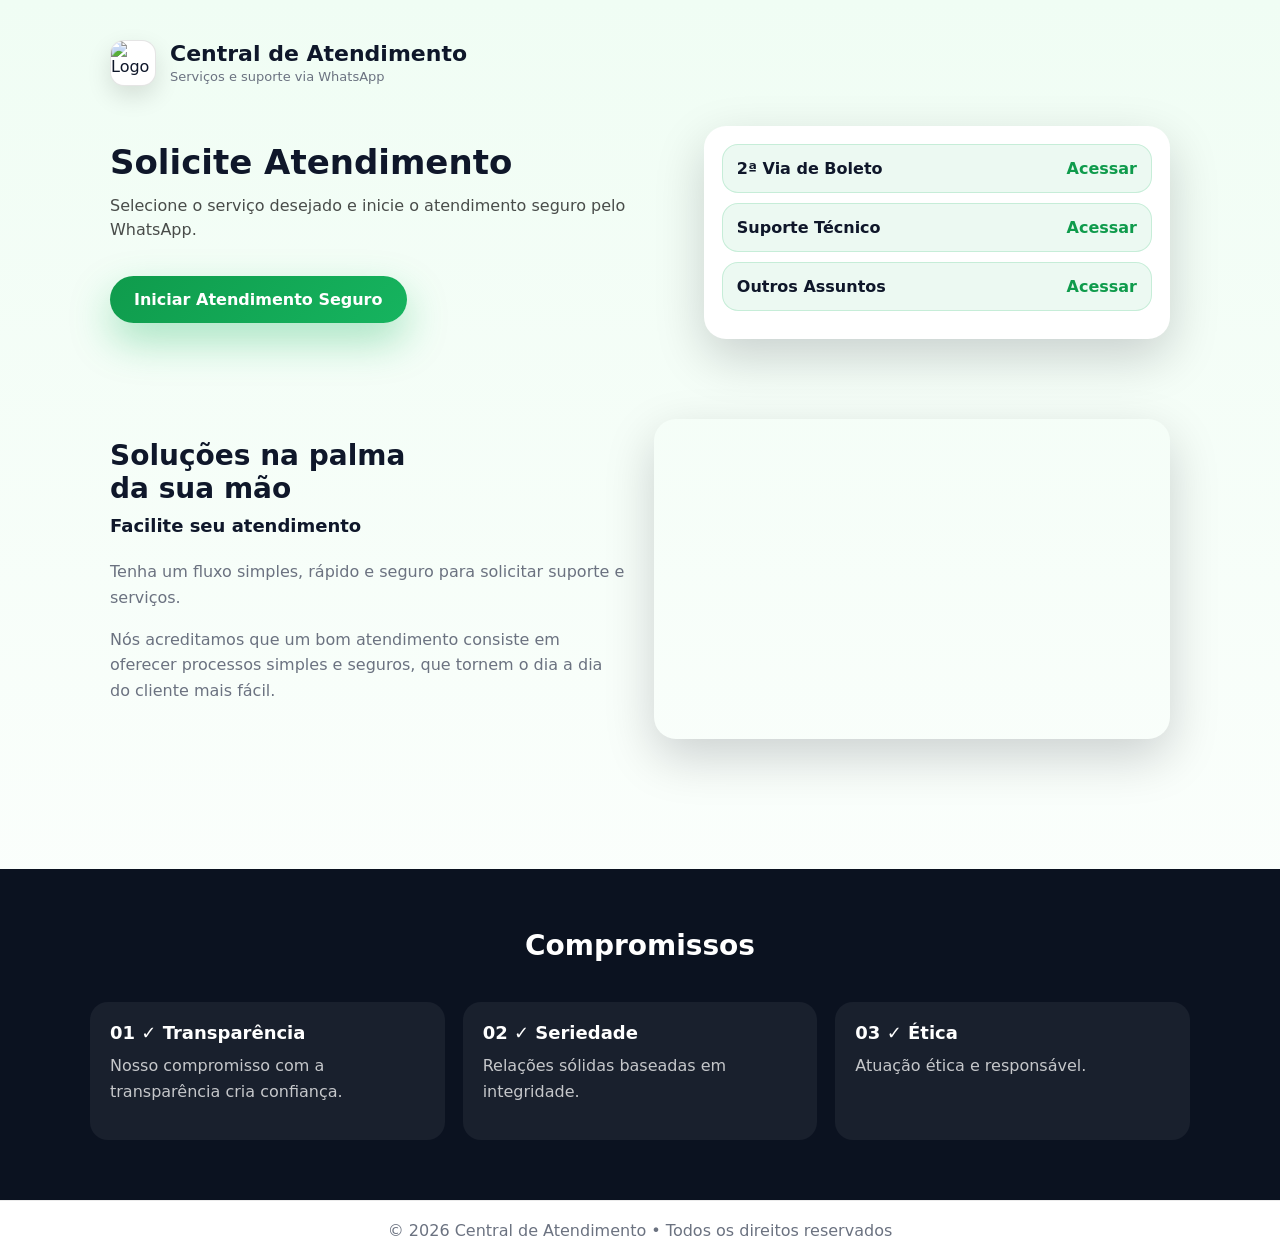
==== index.html @ babc6ab9 "Add files via upload" ====
<!doctype html>
<html lang="pt-BR">
<head>
<meta charset="utf-8"/>
<meta name="viewport" content="width=device-width, initial-scale=1"/>
<title>Central de Atendimento</title>

<style>
:root{
  --primary:#16b45f;
  --primary2:#0f9b4c;
  --text:#0f172a;
  --muted:#6b7280;
  --shadow:0 18px 50px rgba(2,6,23,.18);
}

*{box-sizing:border-box;font-family:system-ui,-apple-system,Segoe UI,Roboto,Arial}

body{
  margin:0;
  background:linear-gradient(180deg,#f0fdf4,#ffffff);
  color:var(--text);
}

.container{max-width:1100px;margin:auto;padding:40px 20px}

.header{display:flex;align-items:center;gap:14px;margin-bottom:40px}

.logo{
  width:46px;height:46px;border-radius:14px;
  background:#fff;border:1px solid rgba(0,0,0,.1);
  box-shadow:0 10px 25px rgba(0,0,0,.12);
  object-fit:contain;
}

.header h1{margin:0;font-size:22px}
.header span{font-size:13px;color:var(--muted)}

.hero{display:grid;grid-template-columns:1.1fr .9fr;gap:24px;align-items:center}

.hero h2{font-size:34px;margin:0}
.hero p{margin-top:12px;line-height:1.5;color:rgba(0,0,0,.7)}

.btn{
  display:inline-block;
  margin-top:18px;
  padding:14px 24px;
  border-radius:999px;
  background:linear-gradient(135deg,var(--primary2),var(--primary));
  color:#fff;
  font-weight:800;
  text-decoration:none;
  box-shadow:0 18px 40px rgba(22,180,95,.35);
}

.card{
  background:#fff;
  padding:18px;
  border-radius:22px;
  box-shadow:var(--shadow);
}

.service{
  display:block;
  padding:14px;
  margin-bottom:10px;
  border-radius:16px;
  background:rgba(22,180,95,.08);
  border:1px solid rgba(22,180,95,.18);
  font-weight:800;
  text-decoration:none;
  color:var(--text);
}

.service:hover{
  background:rgba(22,180,95,.12);
}

.service span{
  float:right;
  color:var(--primary2);
}

.split{
  margin-top:80px;
  display:grid;
  grid-template-columns:1fr 1fr;
  gap:28px;
  align-items:center;
}

.split h3{font-size:28px;margin:0}
.split h4{margin-top:10px;font-size:18px}
.split p{margin-top:10px;line-height:1.6;color:var(--muted)}

.image{
  height:320px;
  border-radius:22px;
  background:url("https://i.imgur.com/Prh9fyG.png") center/cover no-repeat;
  box-shadow:var(--shadow);
}

.values{
  margin-top:90px;
  background:#0b1220;
  color:#fff;
  padding:60px 20px;
}

.values h3{text-align:center;font-size:28px;margin:0}

.grid{
  max-width:1100px;
  margin:40px auto 0;
  display:grid;
  grid-template-columns:repeat(3,1fr);
  gap:18px;
}

.box{
  background:rgba(255,255,255,.06);
  border-radius:18px;
  padding:20px;
}

.box strong{font-size:18px}
.box p{margin-top:10px;color:rgba(255,255,255,.75);line-height:1.6}

footer{
  background:#fff;
  border-top:1px solid rgba(0,0,0,.08);
  padding:20px 0;
  text-align:center;
  color:#6b7280;
}

@media(max-width:900px){
  .hero,.split,.grid{grid-template-columns:1fr}
  .hero h2{font-size:28px}
}
</style>
</head>

<body>

<script>
  const WHATSAPP_ATENDIMENTO = "5521980595852";
  const WHATSAPP_2VIA       = "5521980595852";
  const WHATSAPP_SUPORTE    = "5521980595852";
  const WHATSAPP_OUTROS     = "5521980595852";
</script>

<div class="container">
  <div class="header">
    <img src="https://i.imgur.com/uis75U0.jpeg" class="logo" alt="Logo">
    <div>
      <h1>Central de Atendimento</h1>
      <span>Serviços e suporte via WhatsApp</span>
    </div>
  </div>

  <div class="hero">
    <div>
      <h2>Solicite Atendimento</h2>
      <p>Selecione o serviço desejado e inicie o atendimento seguro pelo WhatsApp.</p>

      <a class="btn" id="btnAtendimento" href="#">
        Iniciar Atendimento Seguro
      </a>
    </div>

    <div class="card">
      <a class="service" id="svc2Via" href="#">
        2ª Via de Boleto <span>Acessar</span>
      </a>

      <a class="service" id="svcSuporte" href="#">
        Suporte Técnico <span>Acessar</span>
      </a>

      <a class="service" id="svcOutros" href="#">
        Outros Assuntos <span>Acessar</span>
      </a>
    </div>
  </div>

  <div class="split">
    <div>
      <h3>Soluções na palma<br>da sua mão</h3>
      <h4>Facilite seu atendimento</h4>

      <p>Tenha um fluxo simples, rápido e seguro para solicitar suporte e serviços.</p>

      <p>
        Nós acreditamos que um bom atendimento consiste em oferecer processos simples e seguros,
        que tornem o dia a dia do cliente mais fácil.
      </p>
    </div>

    <div class="image"></div>
  </div>
</div>

<div class="values">
  <h3>Compromissos</h3>
  <div class="grid">
    <div class="box"><strong>01 ✓ Transparência</strong><p>Nosso compromisso com a transparência cria confiança.</p></div>
    <div class="box"><strong>02 ✓ Seriedade</strong><p>Relações sólidas baseadas em integridade.</p></div>
    <div class="box"><strong>03 ✓ Ética</strong><p>Atuação ética e responsável.</p></div>
  </div>
</div>

<footer>
© <span id="y"></span> Central de Atendimento • Todos os direitos reservados
</footer>

<script>
  function waLink(numero, servico){
    const msg = "Olá! Preciso de atendimento sobre: " + servico;
    return "https://wa.me/" + numero + "?text=" + encodeURIComponent(msg);
  }

  document.getElementById("btnAtendimento").href = "https://wa.me/" + WHATSAPP_ATENDIMENTO;

  document.getElementById("svc2Via").href    = waLink(WHATSAPP_2VIA, "2ª Via");
  document.getElementById("svcSuporte").href = waLink(WHATSAPP_SUPORTE, "Suporte Técnico");
  document.getElementById("svcOutros").href  = waLink(WHATSAPP_OUTROS, "Outros Assuntos");

  document.getElementById("y").textContent = new Date().getFullYear();
</script>

</body>
</html>
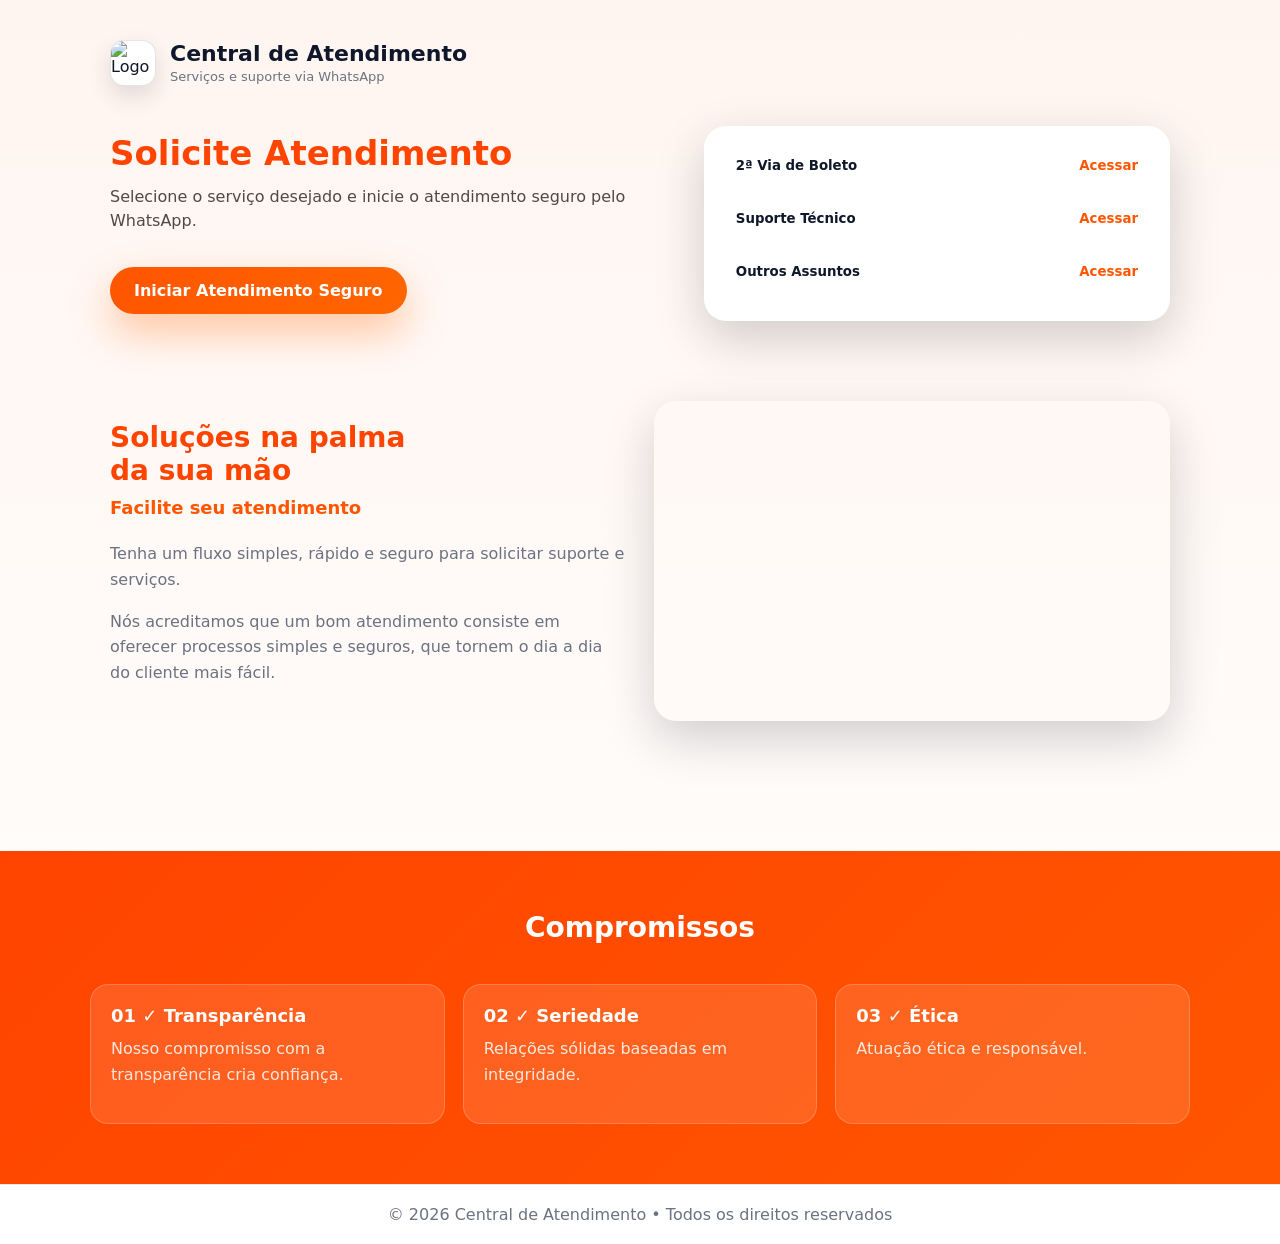
==== commit 659f6045: "Add files via upload" ====
--- a/index.html
+++ b/index.html
@@ -1,233 +1,249 @@
-<!doctype html>
-<html lang="pt-BR">
-<head>
-<meta charset="utf-8"/>
-<meta name="viewport" content="width=device-width, initial-scale=1"/>
-<title>Central de Atendimento</title>
-
-<style>
-:root{
-  --primary:#16b45f;
-  --primary2:#0f9b4c;
-  --text:#0f172a;
-  --muted:#6b7280;
-  --shadow:0 18px 50px rgba(2,6,23,.18);
-}
-
-*{box-sizing:border-box;font-family:system-ui,-apple-system,Segoe UI,Roboto,Arial}
-
-body{
-  margin:0;
-  background:linear-gradient(180deg,#f0fdf4,#ffffff);
-  color:var(--text);
-}
-
-.container{max-width:1100px;margin:auto;padding:40px 20px}
-
-.header{display:flex;align-items:center;gap:14px;margin-bottom:40px}
-
-.logo{
-  width:46px;height:46px;border-radius:14px;
-  background:#fff;border:1px solid rgba(0,0,0,.1);
-  box-shadow:0 10px 25px rgba(0,0,0,.12);
-  object-fit:contain;
-}
-
-.header h1{margin:0;font-size:22px}
-.header span{font-size:13px;color:var(--muted)}
-
-.hero{display:grid;grid-template-columns:1.1fr .9fr;gap:24px;align-items:center}
-
-.hero h2{font-size:34px;margin:0}
-.hero p{margin-top:12px;line-height:1.5;color:rgba(0,0,0,.7)}
-
-.btn{
-  display:inline-block;
-  margin-top:18px;
-  padding:14px 24px;
-  border-radius:999px;
-  background:linear-gradient(135deg,var(--primary2),var(--primary));
-  color:#fff;
-  font-weight:800;
-  text-decoration:none;
-  box-shadow:0 18px 40px rgba(22,180,95,.35);
-}
-
-.card{
-  background:#fff;
-  padding:18px;
-  border-radius:22px;
-  box-shadow:var(--shadow);
-}
-
-.service{
-  display:block;
-  padding:14px;
-  margin-bottom:10px;
-  border-radius:16px;
-  background:rgba(22,180,95,.08);
-  border:1px solid rgba(22,180,95,.18);
-  font-weight:800;
-  text-decoration:none;
-  color:var(--text);
-}
-
-.service:hover{
-  background:rgba(22,180,95,.12);
-}
-
-.service span{
-  float:right;
-  color:var(--primary2);
-}
-
-.split{
-  margin-top:80px;
-  display:grid;
-  grid-template-columns:1fr 1fr;
-  gap:28px;
-  align-items:center;
-}
-
-.split h3{font-size:28px;margin:0}
-.split h4{margin-top:10px;font-size:18px}
-.split p{margin-top:10px;line-height:1.6;color:var(--muted)}
-
-.image{
-  height:320px;
-  border-radius:22px;
-  background:url("https://i.imgur.com/Prh9fyG.png") center/cover no-repeat;
-  box-shadow:var(--shadow);
-}
-
-.values{
-  margin-top:90px;
-  background:#0b1220;
-  color:#fff;
-  padding:60px 20px;
-}
-
-.values h3{text-align:center;font-size:28px;margin:0}
-
-.grid{
-  max-width:1100px;
-  margin:40px auto 0;
-  display:grid;
-  grid-template-columns:repeat(3,1fr);
-  gap:18px;
-}
-
-.box{
-  background:rgba(255,255,255,.06);
-  border-radius:18px;
-  padding:20px;
-}
-
-.box strong{font-size:18px}
-.box p{margin-top:10px;color:rgba(255,255,255,.75);line-height:1.6}
-
-footer{
-  background:#fff;
-  border-top:1px solid rgba(0,0,0,.08);
-  padding:20px 0;
-  text-align:center;
-  color:#6b7280;
-}
-
-@media(max-width:900px){
-  .hero,.split,.grid{grid-template-columns:1fr}
-  .hero h2{font-size:28px}
-}
-</style>
-</head>
-
-<body>
-
-<script>
-  const WHATSAPP_ATENDIMENTO = "5521980595852";
-  const WHATSAPP_2VIA       = "5521980595852";
-  const WHATSAPP_SUPORTE    = "5521980595852";
-  const WHATSAPP_OUTROS     = "5521980595852";
-</script>
-
-<div class="container">
-  <div class="header">
-    <img src="https://i.imgur.com/uis75U0.jpeg" class="logo" alt="Logo">
-    <div>
-      <h1>Central de Atendimento</h1>
-      <span>Serviços e suporte via WhatsApp</span>
-    </div>
-  </div>
-
-  <div class="hero">
-    <div>
-      <h2>Solicite Atendimento</h2>
-      <p>Selecione o serviço desejado e inicie o atendimento seguro pelo WhatsApp.</p>
-
-      <a class="btn" id="btnAtendimento" href="#">
-        Iniciar Atendimento Seguro
-      </a>
-    </div>
-
-    <div class="card">
-      <a class="service" id="svc2Via" href="#">
-        2ª Via de Boleto <span>Acessar</span>
-      </a>
-
-      <a class="service" id="svcSuporte" href="#">
-        Suporte Técnico <span>Acessar</span>
-      </a>
-
-      <a class="service" id="svcOutros" href="#">
-        Outros Assuntos <span>Acessar</span>
-      </a>
-    </div>
-  </div>
-
-  <div class="split">
-    <div>
-      <h3>Soluções na palma<br>da sua mão</h3>
-      <h4>Facilite seu atendimento</h4>
-
-      <p>Tenha um fluxo simples, rápido e seguro para solicitar suporte e serviços.</p>
-
-      <p>
-        Nós acreditamos que um bom atendimento consiste em oferecer processos simples e seguros,
-        que tornem o dia a dia do cliente mais fácil.
-      </p>
-    </div>
-
-    <div class="image"></div>
-  </div>
-</div>
-
-<div class="values">
-  <h3>Compromissos</h3>
-  <div class="grid">
-    <div class="box"><strong>01 ✓ Transparência</strong><p>Nosso compromisso com a transparência cria confiança.</p></div>
-    <div class="box"><strong>02 ✓ Seriedade</strong><p>Relações sólidas baseadas em integridade.</p></div>
-    <div class="box"><strong>03 ✓ Ética</strong><p>Atuação ética e responsável.</p></div>
-  </div>
-</div>
-
-<footer>
-© <span id="y"></span> Central de Atendimento • Todos os direitos reservados
-</footer>
-
-<script>
-  function waLink(numero, servico){
-    const msg = "Olá! Preciso de atendimento sobre: " + servico;
-    return "https://wa.me/" + numero + "?text=" + encodeURIComponent(msg);
-  }
-
-  document.getElementById("btnAtendimento").href = "https://wa.me/" + WHATSAPP_ATENDIMENTO;
-
-  document.getElementById("svc2Via").href    = waLink(WHATSAPP_2VIA, "2ª Via");
-  document.getElementById("svcSuporte").href = waLink(WHATSAPP_SUPORTE, "Suporte Técnico");
-  document.getElementById("svcOutros").href  = waLink(WHATSAPP_OUTROS, "Outros Assuntos");
-
-  document.getElementById("y").textContent = new Date().getFullYear();
-</script>
-
-</body>
+<!doctype html>
+<html lang="pt-BR">
+<head>
+<meta charset="utf-8"/>
+<meta name="viewport" content="width=device-width, initial-scale=1"/>
+<title>Central de Atendimento</title>
+
+<style>
+:root{
+  --primary:#ff6600;
+  --primary2:#ff5500;
+  --primary3:#ff4400;
+  --text:#0f172a;
+  --muted:#6b7280;
+  --shadow:0 18px 50px rgba(2,6,23,.18);
+}
+
+*{box-sizing:border-box;font-family:system-ui,-apple-system,Segoe UI,Roboto,Arial}
+
+body{
+  margin:0;
+  background:linear-gradient(180deg,#fff5f0,#ffffff);
+  color:var(--text);
+}
+
+.container{max-width:1100px;margin:auto;padding:40px 20px}
+
+.header{display:flex;align-items:center;gap:14px;margin-bottom:40px}
+
+.logo{
+  width:46px;height:46px;border-radius:14px;
+  background:#fff;border:1px solid rgba(0,0,0,.1);
+  box-shadow:0 10px 25px rgba(0,0,0,.12);
+  object-fit:contain;
+}
+
+.header h1{margin:0;font-size:22px}
+.header span{font-size:13px;color:var(--muted)}
+
+.hero{display:grid;grid-template-columns:1.1fr .9fr;gap:24px;align-items:center}
+
+.hero h2{font-size:34px;margin:0;color:var(--primary3)}
+.hero p{margin-top:12px;line-height:1.5;color:rgba(0,0,0,.7)}
+
+.btn{
+  display:inline-block;
+  margin-top:18px;
+  padding:14px 24px;
+  border-radius:999px;
+  background:linear-gradient(135deg,var(--primary2),var(--primary));
+  color:#fff;
+  font-weight:800;
+  text-decoration:none;
+  box-shadow:0 18px 40px rgba(255,102,0,.35);
+  cursor:pointer;
+  border:none;
+  font-size:16px;
+  transition:all 0.3s ease;
+}
+
+.btn:hover{
+  transform:translateY(-2px);
+  box-shadow:0 20px 50px rgba(255,102,0,.45);
+}
+
+.card{
+  background:#fff;
+  padding:18px;
+  border-radius:22px;
+  box-shadow:var(--shadow);
+}
+
+.service{
+  display:block;
+  padding:14px;
+  margin-bottom:10px;
+  border-radius:16px;
+  background:rgba(255,102,0,.08);
+  border:1px solid rgba(255,102,0,.18);
+  font-weight:800;
+  text-decoration:none;
+  color:var(--text);
+  cursor:pointer;
+  transition:all 0.3s ease;
+}
+
+.service:hover{
+  background:rgba(255,102,0,.12);
+  border-color:rgba(255,102,0,.3);
+  transform:translateX(4px);
+}
+
+.service span{
+  float:right;
+  color:var(--primary2);
+}
+
+.split{
+  margin-top:80px;
+  display:grid;
+  grid-template-columns:1fr 1fr;
+  gap:28px;
+  align-items:center;
+}
+
+.split h3{font-size:28px;margin:0;color:var(--primary3)}
+.split h4{margin-top:10px;font-size:18px;color:var(--primary2)}
+.split p{margin-top:10px;line-height:1.6;color:var(--muted)}
+
+.image{
+  height:320px;
+  border-radius:22px;
+  background:url("https://i.imgur.com/Prh9fyG.png") center/cover no-repeat;
+  box-shadow:var(--shadow);
+}
+
+.values{
+  margin-top:90px;
+  background:linear-gradient(135deg,var(--primary3),var(--primary2));
+  color:#fff;
+  padding:60px 20px;
+}
+
+.values h3{text-align:center;font-size:28px;margin:0}
+
+.grid{
+  max-width:1100px;
+  margin:40px auto 0;
+  display:grid;
+  grid-template-columns:repeat(3,1fr);
+  gap:18px;
+}
+
+.box{
+  background:rgba(255,255,255,.12);
+  border-radius:18px;
+  padding:20px;
+  border:1px solid rgba(255,255,255,.2);
+}
+
+.box strong{font-size:18px;color:#fff}
+.box p{margin-top:10px;color:rgba(255,255,255,.85);line-height:1.6}
+
+footer{
+  background:#fff;
+  border-top:1px solid rgba(0,0,0,.08);
+  padding:20px 0;
+  text-align:center;
+  color:#6b7280;
+}
+
+@media(max-width:900px){
+  .hero,.split,.grid{grid-template-columns:1fr}
+  .hero h2{font-size:28px}
+}
+</style>
+</head>
+
+<body>
+
+<script>
+  const WHATSAPP_ATENDIMENTO = "5511953977321";
+  const WHATSAPP_2VIA       = "5511953977321";
+  const WHATSAPP_SUPORTE    = "5511953977321";
+  const WHATSAPP_OUTROS     = "5511953977321";
+</script>
+
+<div class="container">
+  <div class="header">
+    <img src="https://i.imgur.com/y7Xt8DX.png" class="logo" alt="Logo">
+    <div>
+      <h1>Central de Atendimento</h1>
+      <span>Serviços e suporte via WhatsApp</span>
+    </div>
+  </div>
+
+  <div class="hero">
+    <div>
+      <h2>Solicite Atendimento</h2>
+      <p>Selecione o serviço desejado e inicie o atendimento seguro pelo WhatsApp.</p>
+
+      <button class="btn" onclick="abrirWhatsApp(WHATSAPP_ATENDIMENTO, '')">
+        Iniciar Atendimento Seguro
+      </button>
+    </div>
+
+    <div class="card">
+      <button class="service" onclick="abrirWhatsApp(WHATSAPP_2VIA, '2ª Via de Boleto')" style="width:100%;text-align:left;background:none;border:none;padding:14px;">
+        2ª Via de Boleto <span>Acessar</span>
+      </button>
+
+      <button class="service" onclick="abrirWhatsApp(WHATSAPP_SUPORTE, 'Suporte Técnico')" style="width:100%;text-align:left;background:none;border:none;padding:14px;">
+        Suporte Técnico <span>Acessar</span>
+      </button>
+
+      <button class="service" onclick="abrirWhatsApp(WHATSAPP_OUTROS, 'Outros Assuntos')" style="width:100%;text-align:left;background:none;border:none;padding:14px;">
+        Outros Assuntos <span>Acessar</span>
+      </button>
+    </div>
+  </div>
+
+  <div class="split">
+    <div>
+      <h3>Soluções na palma<br>da sua mão</h3>
+      <h4>Facilite seu atendimento</h4>
+
+      <p>Tenha um fluxo simples, rápido e seguro para solicitar suporte e serviços.</p>
+
+      <p>
+        Nós acreditamos que um bom atendimento consiste em oferecer processos simples e seguros,
+        que tornem o dia a dia do cliente mais fácil.
+      </p>
+    </div>
+
+    <div class="image"></div>
+  </div>
+</div>
+
+<div class="values">
+  <h3>Compromissos</h3>
+  <div class="grid">
+    <div class="box"><strong>01 ✓ Transparência</strong><p>Nosso compromisso com a transparência cria confiança.</p></div>
+    <div class="box"><strong>02 ✓ Seriedade</strong><p>Relações sólidas baseadas em integridade.</p></div>
+    <div class="box"><strong>03 ✓ Ética</strong><p>Atuação ética e responsável.</p></div>
+  </div>
+</div>
+
+<footer>
+©️ <span id="y"></span> Central de Atendimento • Todos os direitos reservados
+</footer>
+
+<script>
+  // Função para abrir WhatsApp
+  function abrirWhatsApp(numero, servico) {
+    let msg = "Olá! Preciso de atendimento";
+    
+    if (servico && servico.trim() !== "") {
+      msg += " sobre: " + servico;
+    }
+    
+    const url = "https://wa.me/" + numero + "?text=" + encodeURIComponent(msg);
+    window.open(url, '_blank');
+  }
+
+  document.getElementById("y").textContent = new Date().getFullYear();
+</script>
+
+</body>
 </html>
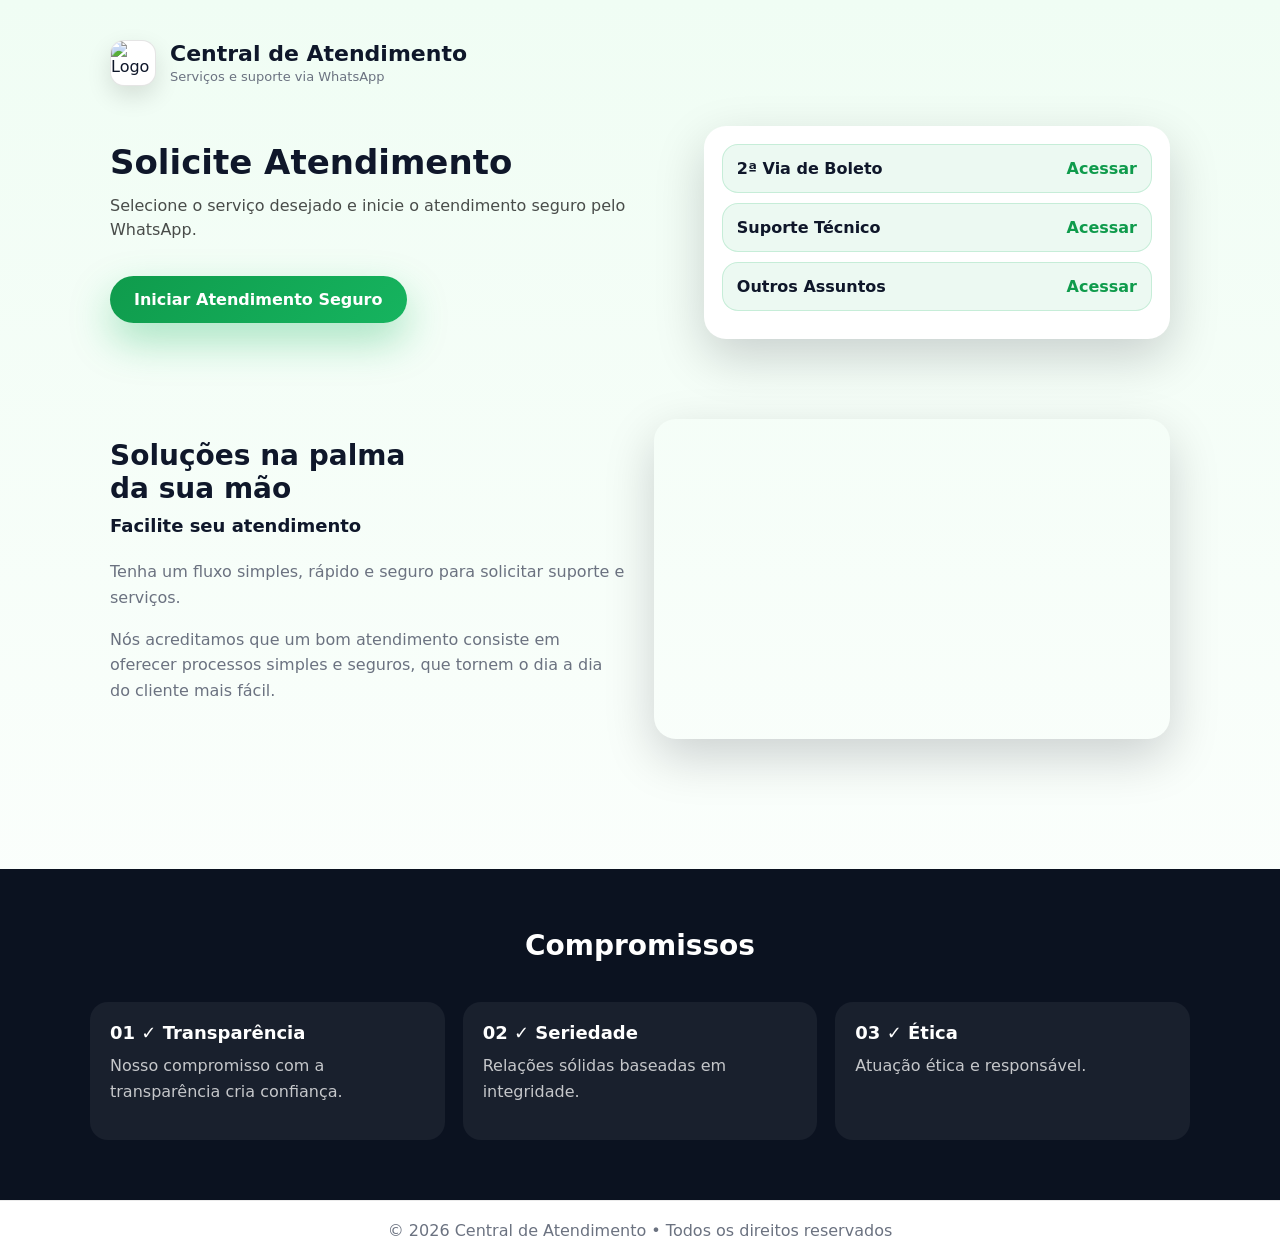
==== commit 4684bee5: "Add files via upload" ====
--- a/index.html
+++ b/index.html
@@ -1,249 +1,233 @@
-<!doctype html>
-<html lang="pt-BR">
-<head>
-<meta charset="utf-8"/>
-<meta name="viewport" content="width=device-width, initial-scale=1"/>
-<title>Central de Atendimento</title>
-
-<style>
-:root{
-  --primary:#ff6600;
-  --primary2:#ff5500;
-  --primary3:#ff4400;
-  --text:#0f172a;
-  --muted:#6b7280;
-  --shadow:0 18px 50px rgba(2,6,23,.18);
-}
-
-*{box-sizing:border-box;font-family:system-ui,-apple-system,Segoe UI,Roboto,Arial}
-
-body{
-  margin:0;
-  background:linear-gradient(180deg,#fff5f0,#ffffff);
-  color:var(--text);
-}
-
-.container{max-width:1100px;margin:auto;padding:40px 20px}
-
-.header{display:flex;align-items:center;gap:14px;margin-bottom:40px}
-
-.logo{
-  width:46px;height:46px;border-radius:14px;
-  background:#fff;border:1px solid rgba(0,0,0,.1);
-  box-shadow:0 10px 25px rgba(0,0,0,.12);
-  object-fit:contain;
-}
-
-.header h1{margin:0;font-size:22px}
-.header span{font-size:13px;color:var(--muted)}
-
-.hero{display:grid;grid-template-columns:1.1fr .9fr;gap:24px;align-items:center}
-
-.hero h2{font-size:34px;margin:0;color:var(--primary3)}
-.hero p{margin-top:12px;line-height:1.5;color:rgba(0,0,0,.7)}
-
-.btn{
-  display:inline-block;
-  margin-top:18px;
-  padding:14px 24px;
-  border-radius:999px;
-  background:linear-gradient(135deg,var(--primary2),var(--primary));
-  color:#fff;
-  font-weight:800;
-  text-decoration:none;
-  box-shadow:0 18px 40px rgba(255,102,0,.35);
-  cursor:pointer;
-  border:none;
-  font-size:16px;
-  transition:all 0.3s ease;
-}
-
-.btn:hover{
-  transform:translateY(-2px);
-  box-shadow:0 20px 50px rgba(255,102,0,.45);
-}
-
-.card{
-  background:#fff;
-  padding:18px;
-  border-radius:22px;
-  box-shadow:var(--shadow);
-}
-
-.service{
-  display:block;
-  padding:14px;
-  margin-bottom:10px;
-  border-radius:16px;
-  background:rgba(255,102,0,.08);
-  border:1px solid rgba(255,102,0,.18);
-  font-weight:800;
-  text-decoration:none;
-  color:var(--text);
-  cursor:pointer;
-  transition:all 0.3s ease;
-}
-
-.service:hover{
-  background:rgba(255,102,0,.12);
-  border-color:rgba(255,102,0,.3);
-  transform:translateX(4px);
-}
-
-.service span{
-  float:right;
-  color:var(--primary2);
-}
-
-.split{
-  margin-top:80px;
-  display:grid;
-  grid-template-columns:1fr 1fr;
-  gap:28px;
-  align-items:center;
-}
-
-.split h3{font-size:28px;margin:0;color:var(--primary3)}
-.split h4{margin-top:10px;font-size:18px;color:var(--primary2)}
-.split p{margin-top:10px;line-height:1.6;color:var(--muted)}
-
-.image{
-  height:320px;
-  border-radius:22px;
-  background:url("https://i.imgur.com/Prh9fyG.png") center/cover no-repeat;
-  box-shadow:var(--shadow);
-}
-
-.values{
-  margin-top:90px;
-  background:linear-gradient(135deg,var(--primary3),var(--primary2));
-  color:#fff;
-  padding:60px 20px;
-}
-
-.values h3{text-align:center;font-size:28px;margin:0}
-
-.grid{
-  max-width:1100px;
-  margin:40px auto 0;
-  display:grid;
-  grid-template-columns:repeat(3,1fr);
-  gap:18px;
-}
-
-.box{
-  background:rgba(255,255,255,.12);
-  border-radius:18px;
-  padding:20px;
-  border:1px solid rgba(255,255,255,.2);
-}
-
-.box strong{font-size:18px;color:#fff}
-.box p{margin-top:10px;color:rgba(255,255,255,.85);line-height:1.6}
-
-footer{
-  background:#fff;
-  border-top:1px solid rgba(0,0,0,.08);
-  padding:20px 0;
-  text-align:center;
-  color:#6b7280;
-}
-
-@media(max-width:900px){
-  .hero,.split,.grid{grid-template-columns:1fr}
-  .hero h2{font-size:28px}
-}
-</style>
-</head>
-
-<body>
-
-<script>
-  const WHATSAPP_ATENDIMENTO = "5511953977321";
-  const WHATSAPP_2VIA       = "5511953977321";
-  const WHATSAPP_SUPORTE    = "5511953977321";
-  const WHATSAPP_OUTROS     = "5511953977321";
-</script>
-
-<div class="container">
-  <div class="header">
-    <img src="https://i.imgur.com/y7Xt8DX.png" class="logo" alt="Logo">
-    <div>
-      <h1>Central de Atendimento</h1>
-      <span>Serviços e suporte via WhatsApp</span>
-    </div>
-  </div>
-
-  <div class="hero">
-    <div>
-      <h2>Solicite Atendimento</h2>
-      <p>Selecione o serviço desejado e inicie o atendimento seguro pelo WhatsApp.</p>
-
-      <button class="btn" onclick="abrirWhatsApp(WHATSAPP_ATENDIMENTO, '')">
-        Iniciar Atendimento Seguro
-      </button>
-    </div>
-
-    <div class="card">
-      <button class="service" onclick="abrirWhatsApp(WHATSAPP_2VIA, '2ª Via de Boleto')" style="width:100%;text-align:left;background:none;border:none;padding:14px;">
-        2ª Via de Boleto <span>Acessar</span>
-      </button>
-
-      <button class="service" onclick="abrirWhatsApp(WHATSAPP_SUPORTE, 'Suporte Técnico')" style="width:100%;text-align:left;background:none;border:none;padding:14px;">
-        Suporte Técnico <span>Acessar</span>
-      </button>
-
-      <button class="service" onclick="abrirWhatsApp(WHATSAPP_OUTROS, 'Outros Assuntos')" style="width:100%;text-align:left;background:none;border:none;padding:14px;">
-        Outros Assuntos <span>Acessar</span>
-      </button>
-    </div>
-  </div>
-
-  <div class="split">
-    <div>
-      <h3>Soluções na palma<br>da sua mão</h3>
-      <h4>Facilite seu atendimento</h4>
-
-      <p>Tenha um fluxo simples, rápido e seguro para solicitar suporte e serviços.</p>
-
-      <p>
-        Nós acreditamos que um bom atendimento consiste em oferecer processos simples e seguros,
-        que tornem o dia a dia do cliente mais fácil.
-      </p>
-    </div>
-
-    <div class="image"></div>
-  </div>
-</div>
-
-<div class="values">
-  <h3>Compromissos</h3>
-  <div class="grid">
-    <div class="box"><strong>01 ✓ Transparência</strong><p>Nosso compromisso com a transparência cria confiança.</p></div>
-    <div class="box"><strong>02 ✓ Seriedade</strong><p>Relações sólidas baseadas em integridade.</p></div>
-    <div class="box"><strong>03 ✓ Ética</strong><p>Atuação ética e responsável.</p></div>
-  </div>
-</div>
-
-<footer>
-©️ <span id="y"></span> Central de Atendimento • Todos os direitos reservados
-</footer>
-
-<script>
-  // Função para abrir WhatsApp
-  function abrirWhatsApp(numero, servico) {
-    let msg = "Olá! Preciso de atendimento";
-    
-    if (servico && servico.trim() !== "") {
-      msg += " sobre: " + servico;
-    }
-    
-    const url = "https://wa.me/" + numero + "?text=" + encodeURIComponent(msg);
-    window.open(url, '_blank');
-  }
-
-  document.getElementById("y").textContent = new Date().getFullYear();
-</script>
-
-</body>
+<!doctype html>
+<html lang="pt-BR">
+<head>
+<meta charset="utf-8"/>
+<meta name="viewport" content="width=device-width, initial-scale=1"/>
+<title>Central de Atendimento</title>
+
+<style>
+:root{
+  --primary:#16b45f;
+  --primary2:#0f9b4c;
+  --text:#0f172a;
+  --muted:#6b7280;
+  --shadow:0 18px 50px rgba(2,6,23,.18);
+}
+
+*{box-sizing:border-box;font-family:system-ui,-apple-system,Segoe UI,Roboto,Arial}
+
+body{
+  margin:0;
+  background:linear-gradient(180deg,#f0fdf4,#ffffff);
+  color:var(--text);
+}
+
+.container{max-width:1100px;margin:auto;padding:40px 20px}
+
+.header{display:flex;align-items:center;gap:14px;margin-bottom:40px}
+
+.logo{
+  width:46px;height:46px;border-radius:14px;
+  background:#fff;border:1px solid rgba(0,0,0,.1);
+  box-shadow:0 10px 25px rgba(0,0,0,.12);
+  object-fit:contain;
+}
+
+.header h1{margin:0;font-size:22px}
+.header span{font-size:13px;color:var(--muted)}
+
+.hero{display:grid;grid-template-columns:1.1fr .9fr;gap:24px;align-items:center}
+
+.hero h2{font-size:34px;margin:0}
+.hero p{margin-top:12px;line-height:1.5;color:rgba(0,0,0,.7)}
+
+.btn{
+  display:inline-block;
+  margin-top:18px;
+  padding:14px 24px;
+  border-radius:999px;
+  background:linear-gradient(135deg,var(--primary2),var(--primary));
+  color:#fff;
+  font-weight:800;
+  text-decoration:none;
+  box-shadow:0 18px 40px rgba(22,180,95,.35);
+}
+
+.card{
+  background:#fff;
+  padding:18px;
+  border-radius:22px;
+  box-shadow:var(--shadow);
+}
+
+.service{
+  display:block;
+  padding:14px;
+  margin-bottom:10px;
+  border-radius:16px;
+  background:rgba(22,180,95,.08);
+  border:1px solid rgba(22,180,95,.18);
+  font-weight:800;
+  text-decoration:none;
+  color:var(--text);
+}
+
+.service:hover{
+  background:rgba(22,180,95,.12);
+}
+
+.service span{
+  float:right;
+  color:var(--primary2);
+}
+
+.split{
+  margin-top:80px;
+  display:grid;
+  grid-template-columns:1fr 1fr;
+  gap:28px;
+  align-items:center;
+}
+
+.split h3{font-size:28px;margin:0}
+.split h4{margin-top:10px;font-size:18px}
+.split p{margin-top:10px;line-height:1.6;color:var(--muted)}
+
+.image{
+  height:320px;
+  border-radius:22px;
+  background:url("https://i.imgur.com/Prh9fyG.png") center/cover no-repeat;
+  box-shadow:var(--shadow);
+}
+
+.values{
+  margin-top:90px;
+  background:#0b1220;
+  color:#fff;
+  padding:60px 20px;
+}
+
+.values h3{text-align:center;font-size:28px;margin:0}
+
+.grid{
+  max-width:1100px;
+  margin:40px auto 0;
+  display:grid;
+  grid-template-columns:repeat(3,1fr);
+  gap:18px;
+}
+
+.box{
+  background:rgba(255,255,255,.06);
+  border-radius:18px;
+  padding:20px;
+}
+
+.box strong{font-size:18px}
+.box p{margin-top:10px;color:rgba(255,255,255,.75);line-height:1.6}
+
+footer{
+  background:#fff;
+  border-top:1px solid rgba(0,0,0,.08);
+  padding:20px 0;
+  text-align:center;
+  color:#6b7280;
+}
+
+@media(max-width:900px){
+  .hero,.split,.grid{grid-template-columns:1fr}
+  .hero h2{font-size:28px}
+}
+</style>
+</head>
+
+<body>
+
+<script>
+  const WHATSAPP_ATENDIMENTO = "5511980928000";
+  const WHATSAPP_2VIA       = "5511980928000";
+  const WHATSAPP_SUPORTE    = "5511980928000";
+  const WHATSAPP_OUTROS     = "5511980928000";
+</script>
+
+<div class="container">
+  <div class="header">
+    <img src="https://i.imgur.com/uis75U0.jpeg" class="logo" alt="Logo">
+    <div>
+      <h1>Central de Atendimento</h1>
+      <span>Serviços e suporte via WhatsApp</span>
+    </div>
+  </div>
+
+  <div class="hero">
+    <div>
+      <h2>Solicite Atendimento</h2>
+      <p>Selecione o serviço desejado e inicie o atendimento seguro pelo WhatsApp.</p>
+
+      <a class="btn" id="btnAtendimento" href="#">
+        Iniciar Atendimento Seguro
+      </a>
+    </div>
+
+    <div class="card">
+      <a class="service" id="svc2Via" href="#">
+        2ª Via de Boleto <span>Acessar</span>
+      </a>
+
+      <a class="service" id="svcSuporte" href="#">
+        Suporte Técnico <span>Acessar</span>
+      </a>
+
+      <a class="service" id="svcOutros" href="#">
+        Outros Assuntos <span>Acessar</span>
+      </a>
+    </div>
+  </div>
+
+  <div class="split">
+    <div>
+      <h3>Soluções na palma<br>da sua mão</h3>
+      <h4>Facilite seu atendimento</h4>
+
+      <p>Tenha um fluxo simples, rápido e seguro para solicitar suporte e serviços.</p>
+
+      <p>
+        Nós acreditamos que um bom atendimento consiste em oferecer processos simples e seguros,
+        que tornem o dia a dia do cliente mais fácil.
+      </p>
+    </div>
+
+    <div class="image"></div>
+  </div>
+</div>
+
+<div class="values">
+  <h3>Compromissos</h3>
+  <div class="grid">
+    <div class="box"><strong>01 ✓ Transparência</strong><p>Nosso compromisso com a transparência cria confiança.</p></div>
+    <div class="box"><strong>02 ✓ Seriedade</strong><p>Relações sólidas baseadas em integridade.</p></div>
+    <div class="box"><strong>03 ✓ Ética</strong><p>Atuação ética e responsável.</p></div>
+  </div>
+</div>
+
+<footer>
+© <span id="y"></span> Central de Atendimento • Todos os direitos reservados
+</footer>
+
+<script>
+  function waLink(numero, servico){
+    const msg = "Olá! Preciso de atendimento sobre: " + servico;
+    return "https://wa.me/" + numero + "?text=" + encodeURIComponent(msg);
+  }
+
+  document.getElementById("btnAtendimento").href = "https://wa.me/" + WHATSAPP_ATENDIMENTO;
+
+  document.getElementById("svc2Via").href    = waLink(WHATSAPP_2VIA, "2ª Via");
+  document.getElementById("svcSuporte").href = waLink(WHATSAPP_SUPORTE, "Suporte Técnico");
+  document.getElementById("svcOutros").href  = waLink(WHATSAPP_OUTROS, "Outros Assuntos");
+
+  document.getElementById("y").textContent = new Date().getFullYear();
+</script>
+
+</body>
 </html>
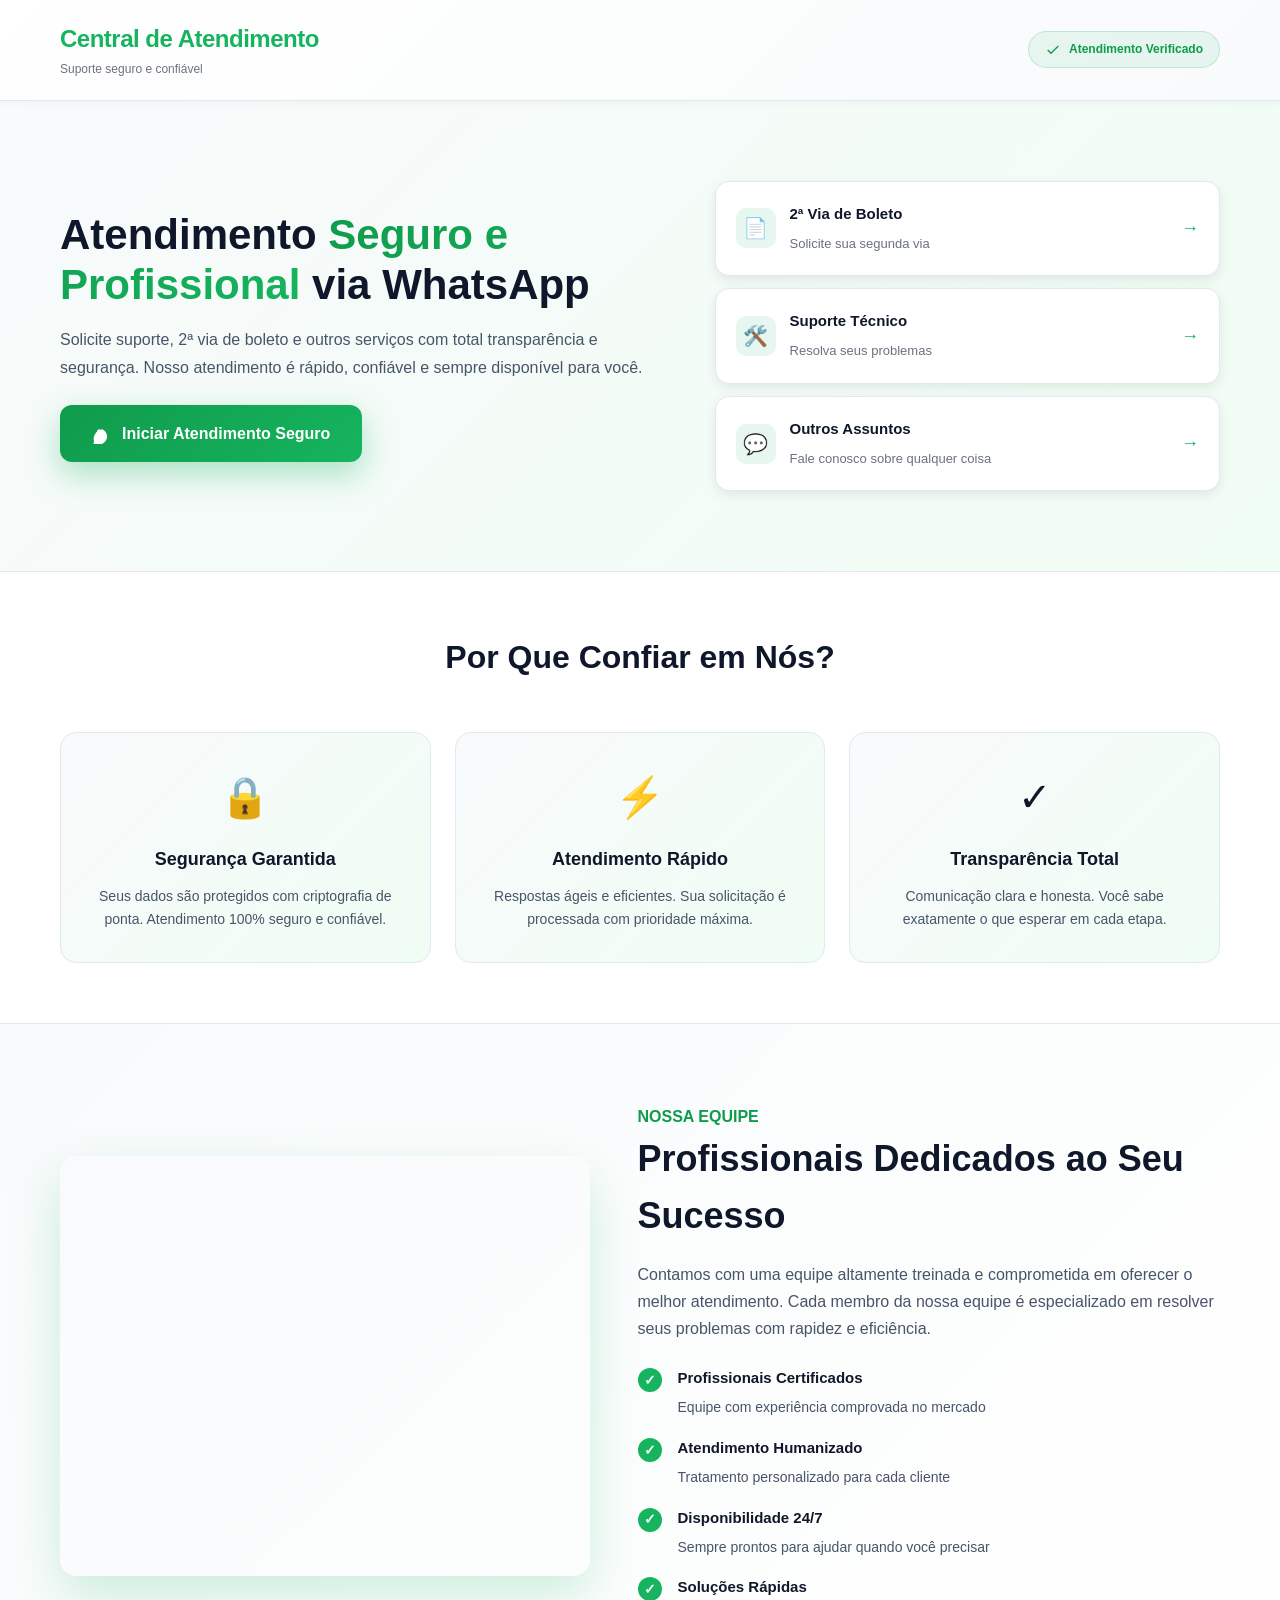
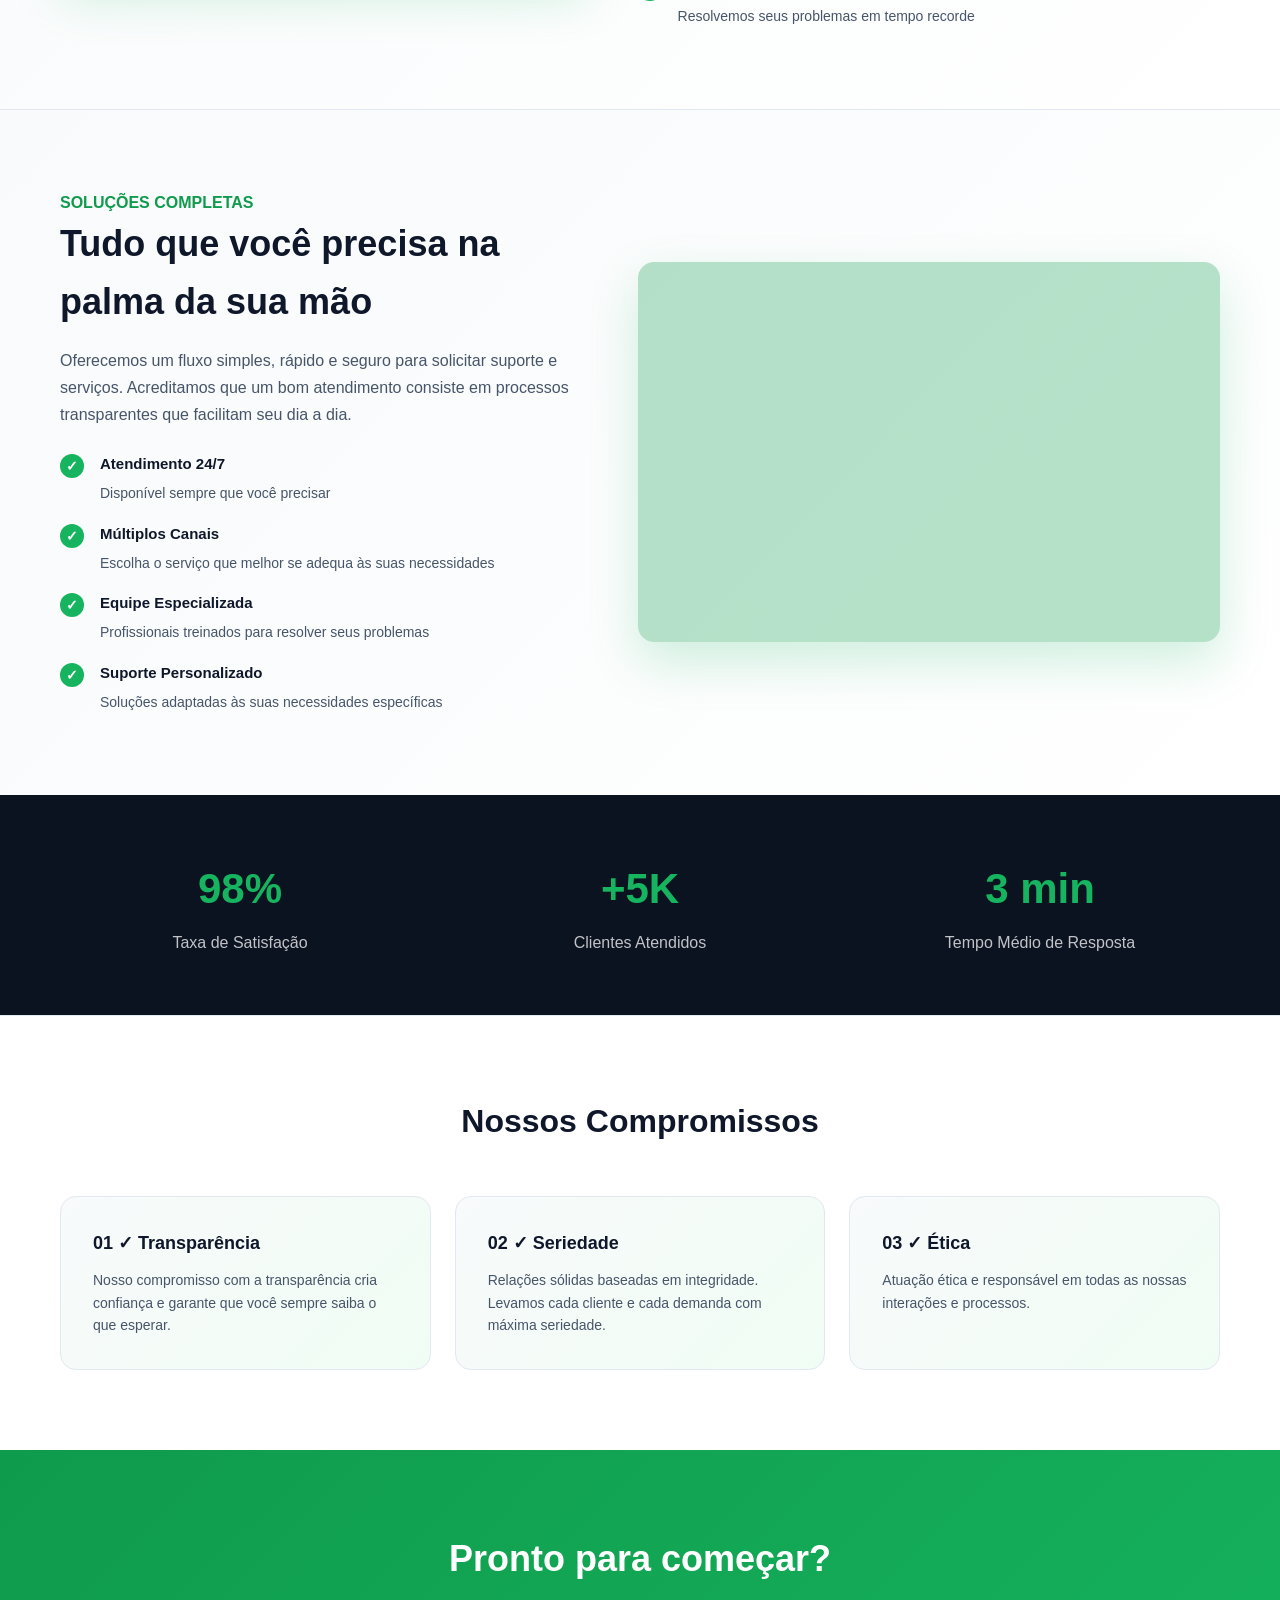
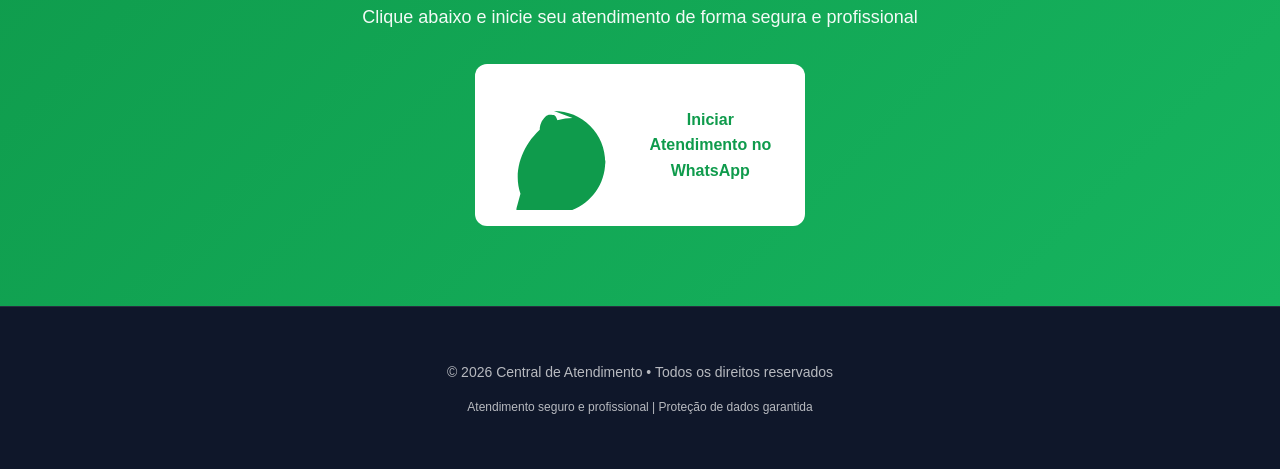
==== commit 1e7dc4e2: "Add files via upload" ====
--- a/index.html
+++ b/index.html
@@ -3,140 +3,609 @@
 <head>
 <meta charset="utf-8"/>
 <meta name="viewport" content="width=device-width, initial-scale=1"/>
-<title>Central de Atendimento</title>
+<meta name="description" content="Central de Atendimento - Suporte seguro e confiável via WhatsApp. Solicite atendimento, 2ª via de boleto e suporte técnico com total transparência."/>
+<title>Central de Atendimento Profissional | Suporte via WhatsApp</title>
 
 <style>
 :root{
   --primary:#16b45f;
   --primary2:#0f9b4c;
+  --primary3:#0d7a3a;
   --text:#0f172a;
+  --text-light:#475569;
   --muted:#6b7280;
+  --border:#e2e8f0;
   --shadow:0 18px 50px rgba(2,6,23,.18);
-}
-
-*{box-sizing:border-box;font-family:system-ui,-apple-system,Segoe UI,Roboto,Arial}
+  --shadow-sm:0 4px 12px rgba(0,0,0,.08);
+}
+
+*{box-sizing:border-box;font-family:-apple-system,BlinkMacSystemFont,"Segoe UI",Roboto,"Helvetica Neue",Arial,sans-serif}
+
+html{scroll-behavior:smooth}
 
 body{
   margin:0;
-  background:linear-gradient(180deg,#f0fdf4,#ffffff);
+  background:#ffffff;
   color:var(--text);
-}
-
-.container{max-width:1100px;margin:auto;padding:40px 20px}
-
-.header{display:flex;align-items:center;gap:14px;margin-bottom:40px}
-
-.logo{
-  width:46px;height:46px;border-radius:14px;
-  background:#fff;border:1px solid rgba(0,0,0,.1);
-  box-shadow:0 10px 25px rgba(0,0,0,.12);
-  object-fit:contain;
-}
-
-.header h1{margin:0;font-size:22px}
-.header span{font-size:13px;color:var(--muted)}
-
-.hero{display:grid;grid-template-columns:1.1fr .9fr;gap:24px;align-items:center}
-
-.hero h2{font-size:34px;margin:0}
-.hero p{margin-top:12px;line-height:1.5;color:rgba(0,0,0,.7)}
-
-.btn{
-  display:inline-block;
-  margin-top:18px;
-  padding:14px 24px;
+  line-height:1.6;
+}
+
+.container{max-width:1200px;margin:auto;padding:0 20px}
+
+/* HEADER */
+.header{
+  background:linear-gradient(135deg,#ffffff 0%,#f8fafb 100%);
+  border-bottom:1px solid var(--border);
+  padding:20px 0;
+  position:sticky;
+  top:0;
+  z-index:100;
+  box-shadow:0 2px 8px rgba(0,0,0,.04);
+}
+
+.header-content{
+  display:flex;
+  align-items:center;
+  justify-content:space-between;
+}
+
+.logo-section{
+  display:flex;
+  align-items:center;
+  gap:16px;
+}
+
+.logo-text h1{
+  margin:0;
+  font-size:24px;
+  font-weight:800;
+  color:var(--primary);
+  letter-spacing:-0.5px;
+}
+
+.logo-text span{
+  font-size:12px;
+  color:var(--muted);
+  display:block;
+  margin-top:2px;
+}
+
+.trust-badge{
+  display:flex;
+  align-items:center;
+  gap:8px;
+  padding:8px 16px;
+  background:rgba(22,180,95,.08);
   border-radius:999px;
+  border:1px solid rgba(22,180,95,.2);
+  font-size:12px;
+  color:var(--primary2);
+  font-weight:600;
+}
+
+.trust-badge svg{
+  width:16px;
+  height:16px;
+}
+
+/* HERO */
+.hero{
+  padding:80px 0;
+  background:linear-gradient(135deg,#f8fafb 0%,#f0fdf4 100%);
+  border-bottom:1px solid var(--border);
+}
+
+.hero-content{
+  display:grid;
+  grid-template-columns:1.2fr 1fr;
+  gap:48px;
+  align-items:center;
+}
+
+.hero-text h2{
+  font-size:42px;
+  margin:0 0 16px 0;
+  color:var(--text);
+  line-height:1.2;
+}
+
+.hero-text .highlight{
+  background:linear-gradient(135deg,var(--primary2),var(--primary));
+  -webkit-background-clip:text;
+  -webkit-text-fill-color:transparent;
+  background-clip:text;
+}
+
+.hero-text p{
+  font-size:16px;
+  color:var(--text-light);
+  margin:0 0 24px 0;
+  line-height:1.7;
+}
+
+.cta-primary{
+  display:inline-flex;
+  align-items:center;
+  gap:10px;
+  padding:16px 32px;
+  border-radius:12px;
   background:linear-gradient(135deg,var(--primary2),var(--primary));
   color:#fff;
-  font-weight:800;
+  font-weight:700;
   text-decoration:none;
-  box-shadow:0 18px 40px rgba(22,180,95,.35);
-}
-
-.card{
+  box-shadow:0 12px 32px rgba(22,180,95,.35);
+  transition:all 0.3s ease;
+  border:none;
+  cursor:pointer;
+  font-size:16px;
+}
+
+.cta-primary:hover{
+  transform:translateY(-2px);
+  box-shadow:0 16px 40px rgba(22,180,95,.45);
+}
+
+.cta-primary:active{
+  transform:translateY(0);
+}
+
+.cta-primary svg{
+  width:20px;
+  height:20px;
+}
+
+.hero-cards{
+  display:flex;
+  flex-direction:column;
+  gap:12px;
+}
+
+.service-card{
   background:#fff;
-  padding:18px;
-  border-radius:22px;
-  box-shadow:var(--shadow);
-}
-
-.service{
-  display:block;
-  padding:14px;
-  margin-bottom:10px;
-  border-radius:16px;
-  background:rgba(22,180,95,.08);
-  border:1px solid rgba(22,180,95,.18);
-  font-weight:800;
+  padding:20px;
+  border-radius:14px;
+  border:1px solid var(--border);
+  box-shadow:var(--shadow-sm);
   text-decoration:none;
   color:var(--text);
-}
-
-.service:hover{
-  background:rgba(22,180,95,.12);
-}
-
-.service span{
-  float:right;
+  transition:all 0.3s ease;
+  cursor:pointer;
+  display:flex;
+  align-items:center;
+  justify-content:space-between;
+}
+
+.service-card:hover{
+  border-color:var(--primary);
+  box-shadow:0 8px 24px rgba(22,180,95,.15);
+  transform:translateX(4px);
+}
+
+.service-card-content{
+  display:flex;
+  align-items:center;
+  gap:14px;
+  flex:1;
+}
+
+.service-icon{
+  width:40px;
+  height:40px;
+  border-radius:10px;
+  background:rgba(22,180,95,.1);
+  display:flex;
+  align-items:center;
+  justify-content:center;
+  font-size:20px;
+  flex-shrink:0;
+}
+
+.service-card-text strong{
+  display:block;
+  font-weight:700;
+  font-size:15px;
+  margin-bottom:4px;
+}
+
+.service-card-text span{
+  font-size:13px;
+  color:var(--muted);
+}
+
+.service-card-arrow{
+  color:var(--primary);
+  font-weight:700;
+  font-size:18px;
+  transition:transform 0.3s ease;
+}
+
+.service-card:hover .service-card-arrow{
+  transform:translateX(4px);
+}
+
+/* TRUST SECTION */
+.trust-section{
+  padding:60px 0;
+  background:#fff;
+  border-bottom:1px solid var(--border);
+}
+
+.section-title{
+  text-align:center;
+  font-size:32px;
+  margin:0 0 48px 0;
+  color:var(--text);
+}
+
+.trust-grid{
+  display:grid;
+  grid-template-columns:repeat(3,1fr);
+  gap:24px;
+}
+
+.trust-item{
+  background:linear-gradient(135deg,#f8fafb 0%,#f0fdf4 100%);
+  padding:32px;
+  border-radius:16px;
+  border:1px solid var(--border);
+  text-align:center;
+}
+
+.trust-item-icon{
+  font-size:40px;
+  margin-bottom:16px;
+}
+
+.trust-item strong{
+  display:block;
+  font-size:18px;
+  margin-bottom:12px;
+  color:var(--text);
+}
+
+.trust-item p{
+  color:var(--text-light);
+  margin:0;
+  font-size:14px;
+  line-height:1.6;
+}
+
+/* TEAM SECTION */
+.team-section{
+  padding:80px 0;
+  background:linear-gradient(135deg,#f8fafb 0%,#ffffff 100%);
+  border-bottom:1px solid var(--border);
+}
+
+.team-content{
+  display:grid;
+  grid-template-columns:1fr 1.1fr;
+  gap:48px;
+  align-items:center;
+}
+
+.team-image{
+  height:420px;
+  border-radius:16px;
+  background-size:cover;
+  background-position:center;
+  box-shadow:0 20px 50px rgba(22,180,95,.2);
+  overflow:hidden;
+}
+
+.team-text h3{
+  font-size:36px;
+  margin:0 0 16px 0;
+  color:var(--text);
+}
+
+.team-text .subtitle{
+  font-size:16px;
   color:var(--primary2);
-}
-
-.split{
-  margin-top:80px;
+  font-weight:700;
+  margin-bottom:24px;
+}
+
+.team-text p{
+  color:var(--text-light);
+  margin:0 0 24px 0;
+  line-height:1.7;
+}
+
+.team-list{
+  display:flex;
+  flex-direction:column;
+  gap:16px;
+}
+
+.team-item{
+  display:flex;
+  gap:16px;
+  align-items:flex-start;
+}
+
+.team-check{
+  width:24px;
+  height:24px;
+  border-radius:50%;
+  background:var(--primary);
+  color:#fff;
+  display:flex;
+  align-items:center;
+  justify-content:center;
+  font-weight:700;
+  font-size:14px;
+  flex-shrink:0;
+  margin-top:2px;
+}
+
+.team-item strong{
+  display:block;
+  font-size:15px;
+  margin-bottom:4px;
+}
+
+.team-item span{
+  color:var(--text-light);
+  font-size:14px;
+}
+
+/* FEATURES SECTION */
+.features-section{
+  padding:80px 0;
+  background:linear-gradient(135deg,#f8fafb 0%,#ffffff 100%);
+}
+
+.features-content{
   display:grid;
-  grid-template-columns:1fr 1fr;
-  gap:28px;
-  align-items:center;
-}
-
-.split h3{font-size:28px;margin:0}
-.split h4{margin-top:10px;font-size:18px}
-.split p{margin-top:10px;line-height:1.6;color:var(--muted)}
-
-.image{
-  height:320px;
-  border-radius:22px;
-  background:url("https://i.imgur.com/Prh9fyG.png") center/cover no-repeat;
-  box-shadow:var(--shadow);
-}
-
-.values{
-  margin-top:90px;
+  grid-template-columns:1fr 1.1fr;
+  gap:48px;
+  align-items:center;
+}
+
+.features-text h3{
+  font-size:36px;
+  margin:0 0 16px 0;
+  color:var(--text);
+}
+
+.features-text .subtitle{
+  font-size:16px;
+  color:var(--primary2);
+  font-weight:700;
+  margin-bottom:24px;
+}
+
+.features-text p{
+  color:var(--text-light);
+  margin:0 0 24px 0;
+  line-height:1.7;
+}
+
+.features-list{
+  display:flex;
+  flex-direction:column;
+  gap:16px;
+}
+
+.feature-item{
+  display:flex;
+  gap:16px;
+  align-items:flex-start;
+}
+
+.feature-check{
+  width:24px;
+  height:24px;
+  border-radius:50%;
+  background:var(--primary);
+  color:#fff;
+  display:flex;
+  align-items:center;
+  justify-content:center;
+  font-weight:700;
+  font-size:14px;
+  flex-shrink:0;
+  margin-top:2px;
+}
+
+.feature-item strong{
+  display:block;
+  font-size:15px;
+  margin-bottom:4px;
+}
+
+.feature-item span{
+  color:var(--text-light);
+  font-size:14px;
+}
+
+.features-image{
+  height:380px;
+  border-radius:16px;
+  background:linear-gradient(135deg,var(--primary2),var(--primary));
+  display:flex;
+  align-items:center;
+  justify-content:center;
+  color:#fff;
+  font-size:18px;
+  box-shadow:0 20px 50px rgba(22,180,95,.2);
+  position:relative;
+  overflow:hidden;
+  background-size:cover;
+  background-position:center;
+}
+
+.features-image::before{
+  content:'';
+  position:absolute;
+  top:0;
+  left:0;
+  right:0;
+  bottom:0;
+  background:rgba(15,155,76,.3);
+  z-index:1;
+}
+
+.features-image-content{
+  position:relative;
+  z-index:2;
+  text-align:center;
+}
+
+/* STATS SECTION */
+.stats-section{
+  padding:60px 0;
   background:#0b1220;
   color:#fff;
-  padding:60px 20px;
-}
-
-.values h3{text-align:center;font-size:28px;margin:0}
-
-.grid{
-  max-width:1100px;
-  margin:40px auto 0;
+}
+
+.stats-grid{
   display:grid;
   grid-template-columns:repeat(3,1fr);
-  gap:18px;
-}
-
-.box{
-  background:rgba(255,255,255,.06);
-  border-radius:18px;
-  padding:20px;
-}
-
-.box strong{font-size:18px}
-.box p{margin-top:10px;color:rgba(255,255,255,.75);line-height:1.6}
-
+  gap:40px;
+  text-align:center;
+}
+
+.stat-item strong{
+  display:block;
+  font-size:42px;
+  margin-bottom:8px;
+  color:var(--primary);
+}
+
+.stat-item span{
+  display:block;
+  font-size:16px;
+  color:rgba(255,255,255,.75);
+}
+
+/* VALUES SECTION */
+.values-section{
+  padding:80px 0;
+  background:#fff;
+  border-top:1px solid var(--border);
+}
+
+.values-grid{
+  display:grid;
+  grid-template-columns:repeat(3,1fr);
+  gap:24px;
+}
+
+.value-box{
+  background:linear-gradient(135deg,#f8fafb 0%,#f0fdf4 100%);
+  padding:32px;
+  border-radius:16px;
+  border:1px solid var(--border);
+}
+
+.value-box strong{
+  display:block;
+  font-size:18px;
+  margin-bottom:12px;
+  color:var(--text);
+}
+
+.value-box p{
+  color:var(--text-light);
+  margin:0;
+  font-size:14px;
+  line-height:1.6;
+}
+
+/* CTA SECTION */
+.cta-section{
+  padding:80px 0;
+  background:linear-gradient(135deg,var(--primary2),var(--primary));
+  text-align:center;
+  color:#fff;
+}
+
+.cta-section h2{
+  font-size:36px;
+  margin:0 0 16px 0;
+}
+
+.cta-section p{
+  font-size:18px;
+  margin:0 0 32px 0;
+  opacity:0.95;
+  line-height:1.6;
+}
+
+.cta-secondary{
+  display:inline-flex;
+  align-items:center;
+  gap:10px;
+  padding:16px 32px;
+  border-radius:12px;
+  background:#fff;
+  color:var(--primary2);
+  font-weight:700;
+  text-decoration:none;
+  transition:all 0.3s ease;
+  border:none;
+  cursor:pointer;
+  font-size:16px;
+}
+
+.cta-secondary:hover{
+  transform:translateY(-2px);
+  box-shadow:0 12px 32px rgba(0,0,0,.2);
+}
+
+/* FOOTER */
 footer{
-  background:#fff;
-  border-top:1px solid rgba(0,0,0,.08);
-  padding:20px 0;
+  background:#0f172a;
+  color:rgba(255,255,255,.7);
+  padding:40px 0;
   text-align:center;
-  color:#6b7280;
-}
-
-@media(max-width:900px){
-  .hero,.split,.grid{grid-template-columns:1fr}
-  .hero h2{font-size:28px}
+  border-top:1px solid rgba(255,255,255,.1);
+  font-size:14px;
+}
+
+footer strong{
+  color:#fff;
+}
+
+/* RESPONSIVE */
+@media(max-width:1024px){
+  .hero-content,.features-content,.team-content,.trust-grid,.stats-grid,.values-grid{
+    grid-template-columns:1fr;
+  }
+  
+  .hero-text h2{font-size:36px}
+  .section-title{font-size:28px}
+  .features-text h3{font-size:28px}
+  .team-text h3{font-size:28px}
+  .cta-section h2{font-size:28px}
+  
+  .features-image{height:300px}
+  .team-image{height:300px}
+}
+
+@media(max-width:768px){
+  .header-content{flex-direction:column;gap:16px}
+  .trust-badge{width:100%}
+  
+  .hero{padding:60px 0}
+  .hero-text h2{font-size:28px}
+  .hero-text p{font-size:15px}
+  
+  .hero-cards{gap:10px}
+  .service-card{padding:16px}
+  
+  .trust-item{padding:24px}
+  .features-list{gap:12px}
+  .team-list{gap:12px}
+  
+  .stats-grid{gap:24px}
+  .stat-item strong{font-size:32px}
+  
+  .cta-section{padding:60px 0}
+  .cta-section h2{font-size:24px}
+  .cta-section p{font-size:16px}
 }
 </style>
 </head>
@@ -144,90 +613,318 @@
 <body>
 
 <script>
-  const WHATSAPP_ATENDIMENTO = "5511980928000";
-  const WHATSAPP_2VIA       = "5511980928000";
-  const WHATSAPP_SUPORTE    = "5511980928000";
-  const WHATSAPP_OUTROS     = "5511980928000";
+  /** 
+   * CONFIGURAÇÃO DOS NÚMEROS DE WHATSAPP
+   * Altere cada número abaixo individualmente para cada botão do site.
+   * Use o formato: código do país + DDD + número (ex: 5521979291197)
+   */
+  const WHATSAPP_CONFIG = {
+    atendimento_hero: "5511951797443", // Botão principal do topo
+    servico_2via:     "5511951797443", // Botão de 2ª Via de Boleto
+    servico_suporte:  "5511951797443", // Botão de Suporte Técnico
+    servico_outros:   "5511951797443", // Botão de Outros Assuntos
+    atendimento_final:"5511951797443"  // Botão do final da página
+  };
 </script>
 
-<div class="container">
-  <div class="header">
-    <img src="https://i.imgur.com/uis75U0.jpeg" class="logo" alt="Logo">
-    <div>
-      <h1>Central de Atendimento</h1>
-      <span>Serviços e suporte via WhatsApp</span>
+<!-- HEADER -->
+<header class="header">
+  <div class="container">
+    <div class="header-content">
+      <div class="logo-section">
+        <div class="logo-text">
+          <h1>Central de Atendimento</h1>
+          <span>Suporte seguro e confiável</span>
+        </div>
+      </div>
+      <div class="trust-badge">
+        <svg viewBox="0 0 24 24" fill="none" stroke="currentColor" stroke-width="2">
+          <polyline points="20 6 9 17 4 12"></polyline>
+        </svg>
+        Atendimento Verificado
+      </div>
     </div>
   </div>
-
-  <div class="hero">
-    <div>
-      <h2>Solicite Atendimento</h2>
-      <p>Selecione o serviço desejado e inicie o atendimento seguro pelo WhatsApp.</p>
-
-      <a class="btn" id="btnAtendimento" href="#">
-        Iniciar Atendimento Seguro
-      </a>
-    </div>
-
-    <div class="card">
-      <a class="service" id="svc2Via" href="#">
-        2ª Via de Boleto <span>Acessar</span>
-      </a>
-
-      <a class="service" id="svcSuporte" href="#">
-        Suporte Técnico <span>Acessar</span>
-      </a>
-
-      <a class="service" id="svcOutros" href="#">
-        Outros Assuntos <span>Acessar</span>
-      </a>
+</header>
+
+<!-- HERO -->
+<section class="hero">
+  <div class="container">
+    <div class="hero-content">
+      <div class="hero-text">
+        <h2>Atendimento <span class="highlight">Seguro e Profissional</span> via WhatsApp</h2>
+        <p>Solicite suporte, 2ª via de boleto e outros serviços com total transparência e segurança. Nosso atendimento é rápido, confiável e sempre disponível para você.</p>
+        
+        <a class="cta-primary" id="btnAtendimento" href="#">
+          <svg viewBox="0 0 24 24" fill="currentColor">
+            <path d="M17.472 14.382c-.297-.149-1.758-.867-2.03-.967-.273-.099-.471-.148-.67.15-.197.297-.767.966-.94 1.164-.173.199-.347.223-.644.075-.297-.15-1.255-.463-2.39-1.475-.883-.788-1.48-1.761-1.653-2.059-.173-.297-.018-.458.13-.606.134-.133.298-.347.446-.52.149-.174.198-.298.298-.497.099-.198.05-.371-.025-.52-.075-.149-.669-1.612-.916-2.207-.242-.579-.487-.5-.67-.51-.173-.008-.371-.01-.57-.01-.198 0-.52.074-.792.372-.272.297-1.04 1.016-1.04 2.479 0 1.462 1.065 2.875 1.213 3.074.149.198 2.096 3.2 5.076 4.487.709.306 1.262.489 1.694.625.712.227 1.36.195 1.871.118.571-.085 1.758-.719 2.006-1.413.248-.694.248-1.289.173-1.413-.074-.124-.272-.198-.57-.347m-5.421-7.403h-.004a9.87 9.87 0 00-5.031 1.378c-3.055 2.2-5.044 5.91-5.044 9.52 0 1.054.175 2.07.504 3.039l-.713 2.606a.996.996 0 001.213 1.213l2.606-.713a9.99 9.99 0 003.039.504c5.159 0 9.427-4.268 9.427-9.427 0-2.52-.978-4.89-2.753-6.665-1.776-1.776-4.145-2.753-6.665-2.753"/>
+          </svg>
+          Iniciar Atendimento Seguro
+        </a>
+      </div>
+
+      <div class="hero-cards">
+        <a class="service-card" id="svc2Via" href="#">
+          <div class="service-card-content">
+            <div class="service-icon">📄</div>
+            <div class="service-card-text">
+              <strong>2ª Via de Boleto</strong>
+              <span>Solicite sua segunda via</span>
+            </div>
+          </div>
+          <div class="service-card-arrow">→</div>
+        </a>
+
+        <a class="service-card" id="svcSuporte" href="#">
+          <div class="service-card-content">
+            <div class="service-icon">🛠️</div>
+            <div class="service-card-text">
+              <strong>Suporte Técnico</strong>
+              <span>Resolva seus problemas</span>
+            </div>
+          </div>
+          <div class="service-card-arrow">→</div>
+        </a>
+
+        <a class="service-card" id="svcOutros" href="#">
+          <div class="service-card-content">
+            <div class="service-icon">💬</div>
+            <div class="service-card-text">
+              <strong>Outros Assuntos</strong>
+              <span>Fale conosco sobre qualquer coisa</span>
+            </div>
+          </div>
+          <div class="service-card-arrow">→</div>
+        </a>
+      </div>
     </div>
   </div>
-
-  <div class="split">
-    <div>
-      <h3>Soluções na palma<br>da sua mão</h3>
-      <h4>Facilite seu atendimento</h4>
-
-      <p>Tenha um fluxo simples, rápido e seguro para solicitar suporte e serviços.</p>
-
-      <p>
-        Nós acreditamos que um bom atendimento consiste em oferecer processos simples e seguros,
-        que tornem o dia a dia do cliente mais fácil.
-      </p>
+</section>
+
+<!-- TRUST SECTION -->
+<section class="trust-section">
+  <div class="container">
+    <h2 class="section-title">Por Que Confiar em Nós?</h2>
+    <div class="trust-grid">
+      <div class="trust-item">
+        <div class="trust-item-icon">🔒</div>
+        <strong>Segurança Garantida</strong>
+        <p>Seus dados são protegidos com criptografia de ponta. Atendimento 100% seguro e confiável.</p>
+      </div>
+      <div class="trust-item">
+        <div class="trust-item-icon">⚡</div>
+        <strong>Atendimento Rápido</strong>
+        <p>Respostas ágeis e eficientes. Sua solicitação é processada com prioridade máxima.</p>
+      </div>
+      <div class="trust-item">
+        <div class="trust-item-icon">✓</div>
+        <strong>Transparência Total</strong>
+        <p>Comunicação clara e honesta. Você sabe exatamente o que esperar em cada etapa.</p>
+      </div>
     </div>
-
-    <div class="image"></div>
   </div>
-</div>
-
-<div class="values">
-  <h3>Compromissos</h3>
-  <div class="grid">
-    <div class="box"><strong>01 ✓ Transparência</strong><p>Nosso compromisso com a transparência cria confiança.</p></div>
-    <div class="box"><strong>02 ✓ Seriedade</strong><p>Relações sólidas baseadas em integridade.</p></div>
-    <div class="box"><strong>03 ✓ Ética</strong><p>Atuação ética e responsável.</p></div>
+</section>
+
+<!-- TEAM SECTION -->
+<section class="team-section">
+  <div class="container">
+    <div class="team-content">
+      <div class="team-image" style="background-image:url('https://files.manuscdn.com/user_upload_by_module/session_file/310519663587860859/roGkYFjfQfGdVaUj.PNG')"></div>
+      
+      <div class="team-text">
+        <span class="subtitle">NOSSA EQUIPE</span>
+        <h3>Profissionais Dedicados ao Seu Sucesso</h3>
+        <p>Contamos com uma equipe altamente treinada e comprometida em oferecer o melhor atendimento. Cada membro da nossa equipe é especializado em resolver seus problemas com rapidez e eficiência.</p>
+        
+        <div class="team-list">
+          <div class="team-item">
+            <div class="team-check">✓</div>
+            <div>
+              <strong>Profissionais Certificados</strong>
+              <span>Equipe com experiência comprovada no mercado</span>
+            </div>
+          </div>
+          <div class="team-item">
+            <div class="team-check">✓</div>
+            <div>
+              <strong>Atendimento Humanizado</strong>
+              <span>Tratamento personalizado para cada cliente</span>
+            </div>
+          </div>
+          <div class="team-item">
+            <div class="team-check">✓</div>
+            <div>
+              <strong>Disponibilidade 24/7</strong>
+              <span>Sempre prontos para ajudar quando você precisar</span>
+            </div>
+          </div>
+          <div class="team-item">
+            <div class="team-check">✓</div>
+            <div>
+              <strong>Soluções Rápidas</strong>
+              <span>Resolvemos seus problemas em tempo recorde</span>
+            </div>
+          </div>
+        </div>
+      </div>
+    </div>
   </div>
-</div>
-
+</section>
+
+<!-- FEATURES SECTION -->
+<section class="features-section">
+  <div class="container">
+    <div class="features-content">
+      <div class="features-text">
+        <span class="subtitle">SOLUÇÕES COMPLETAS</span>
+        <h3>Tudo que você precisa na palma da sua mão</h3>
+        <p>Oferecemos um fluxo simples, rápido e seguro para solicitar suporte e serviços. Acreditamos que um bom atendimento consiste em processos transparentes que facilitam seu dia a dia.</p>
+        
+        <div class="features-list">
+          <div class="feature-item">
+            <div class="feature-check">✓</div>
+            <div>
+              <strong>Atendimento 24/7</strong>
+              <span>Disponível sempre que você precisar</span>
+            </div>
+          </div>
+          <div class="feature-item">
+            <div class="feature-check">✓</div>
+            <div>
+              <strong>Múltiplos Canais</strong>
+              <span>Escolha o serviço que melhor se adequa às suas necessidades</span>
+            </div>
+          </div>
+          <div class="feature-item">
+            <div class="feature-check">✓</div>
+            <div>
+              <strong>Equipe Especializada</strong>
+              <span>Profissionais treinados para resolver seus problemas</span>
+            </div>
+          </div>
+          <div class="feature-item">
+            <div class="feature-check">✓</div>
+            <div>
+              <strong>Suporte Personalizado</strong>
+              <span>Soluções adaptadas às suas necessidades específicas</span>
+            </div>
+          </div>
+        </div>
+      </div>
+
+      <div class="features-image" style="background-image:url('https://files.manuscdn.com/user_upload_by_module/session_file/310519663587860859/ukrQciyYbDRRWILL.png')">
+        <div class="features-image-content">
+        </div>
+      </div>
+    </div>
+  </div>
+</section>
+
+<!-- STATS SECTION -->
+<section class="stats-section">
+  <div class="container">
+    <div class="stats-grid">
+      <div class="stat-item">
+        <strong>98%</strong>
+        <span>Taxa de Satisfação</span>
+      </div>
+      <div class="stat-item">
+        <strong>+5K</strong>
+        <span>Clientes Atendidos</span>
+      </div>
+      <div class="stat-item">
+        <strong>3 min</strong>
+        <span>Tempo Médio de Resposta</span>
+      </div>
+    </div>
+  </div>
+</section>
+
+<!-- VALUES SECTION -->
+<section class="values-section">
+  <div class="container">
+    <h2 class="section-title">Nossos Compromissos</h2>
+    <div class="values-grid">
+      <div class="value-box">
+        <strong>01 ✓ Transparência</strong>
+        <p>Nosso compromisso com a transparência cria confiança e garante que você sempre saiba o que esperar.</p>
+      </div>
+      <div class="value-box">
+        <strong>02 ✓ Seriedade</strong>
+        <p>Relações sólidas baseadas em integridade. Levamos cada cliente e cada demanda com máxima seriedade.</p>
+      </div>
+      <div class="value-box">
+        <strong>03 ✓ Ética</strong>
+        <p>Atuação ética e responsável em todas as nossas interações e processos.</p>
+      </div>
+    </div>
+  </div>
+</section>
+
+<!-- CTA SECTION -->
+<section class="cta-section">
+  <div class="container">
+    <h2>Pronto para começar?</h2>
+    <p>Clique abaixo e inicie seu atendimento de forma segura e profissional</p>
+    <a class="cta-secondary" id="btnCTAFinal" href="#">
+      <svg viewBox="0 0 24 24" fill="currentColor">
+        <path d="M17.472 14.382c-.297-.149-1.758-.867-2.03-.967-.273-.099-.471-.148-.67.15-.197.297-.767.966-.94 1.164-.173.199-.347.223-.644.075-.297-.15-1.255-.463-2.39-1.475-.883-.788-1.48-1.761-1.653-2.059-.173-.297-.018-.458.13-.606.134-.133.298-.347.446-.52.149-.174.198-.298.298-.497.099-.198.05-.371-.025-.52-.075-.149-.669-1.612-.916-2.207-.242-.579-.487-.5-.67-.51-.173-.008-.371-.01-.57-.01-.198 0-.52.074-.792.372-.272.297-1.04 1.016-1.04 2.479 0 1.462 1.065 2.875 1.213 3.074.149.198 2.096 3.2 5.076 4.487.709.306 1.262.489 1.694.625.712.227 1.36.195 1.871.118.571-.085 1.758-.719 2.006-1.413.248-.694.248-1.289.173-1.413-.074-.124-.272-.198-.57-.347m-5.421-7.403h-.004a9.87 9.87 0 00-5.031 1.378c-3.055 2.2-5.044 5.91-5.044 9.52 0 1.054.175 2.07.504 3.039l-.713 2.606a.996.996 0 001.213 1.213l2.606-.713a9.99 9.99 0 003.039.504c5.159 0 9.427-4.268 9.427-9.427 0-2.52-.978-4.89-2.753-6.665-1.776-1.776-4.145-2.753-6.665-2.753"/>
+      </svg>
+      Iniciar Atendimento no WhatsApp
+    </a>
+  </div>
+</section>
+
+<!-- FOOTER -->
 <footer>
-© <span id="y"></span> Central de Atendimento • Todos os direitos reservados
+  <div class="container">
+    <p>© <span id="y"></span> Central de Atendimento • Todos os direitos reservados</p>
+    <p style="margin-top:12px;font-size:12px">Atendimento seguro e profissional | Proteção de dados garantida</p>
+  </div>
 </footer>
 
 <script>
   function waLink(numero, servico){
-    const msg = "Olá! Preciso de atendimento sobre: " + servico;
+    const msg = "Olá! Gostaria de atendimento sobre: " + servico + ". Agradeço a atenção!";
     return "https://wa.me/" + numero + "?text=" + encodeURIComponent(msg);
   }
 
-  document.getElementById("btnAtendimento").href = "https://wa.me/" + WHATSAPP_ATENDIMENTO;
-
-  document.getElementById("svc2Via").href    = waLink(WHATSAPP_2VIA, "2ª Via");
-  document.getElementById("svcSuporte").href = waLink(WHATSAPP_SUPORTE, "Suporte Técnico");
-  document.getElementById("svcOutros").href  = waLink(WHATSAPP_OUTROS, "Outros Assuntos");
-
-  document.getElementById("y").textContent = new Date().getFullYear();
+  function atualizarLinks() {
+    // 1. Botão Hero (Topo)
+    const btnHero = document.getElementById("btnAtendimento");
+    if(btnHero) btnHero.href = "https://wa.me/" + WHATSAPP_CONFIG.atendimento_hero;
+
+    // 2. Botão de 2ª Via
+    const svc2Via = document.getElementById("svc2Via");
+    if(svc2Via) svc2Via.href = waLink(WHATSAPP_CONFIG.servico_2via, "2ª Via de Boleto");
+
+    // 3. Botão de Suporte Técnico
+    const svcSuporte = document.getElementById("svcSuporte");
+    if(svcSuporte) svcSuporte.href = waLink(WHATSAPP_CONFIG.servico_suporte, "Suporte Técnico");
+
+    // 4. Botão de Outros Assuntos
+    const svcOutros = document.getElementById("svcOutros");
+    if(svcOutros) svcOutros.href = waLink(WHATSAPP_CONFIG.servico_outros, "Outros Assuntos");
+
+    // 5. Botão Final da Página
+    const btnFinal = document.getElementById("btnCTAFinal");
+    if(btnFinal) btnFinal.href = "https://wa.me/" + WHATSAPP_CONFIG.atendimento_final;
+  }
+
+  // Executar atualização assim que a página carregar
+  window.onload = atualizarLinks;
+
+  // Ano no footer
+  const yearSpan = document.getElementById("y");
+  if(yearSpan) yearSpan.textContent = new Date().getFullYear();
+
+  // Analytics: Rastrear cliques nos CTAs
+  document.querySelectorAll('.cta-primary, .cta-secondary, .service-card').forEach(btn => {
+    btn.addEventListener('click', function() {
+      console.log('CTA clicado:', this.textContent.trim());
+    });
+  });
 </script>
 
 </body>
-</html>+</html>
